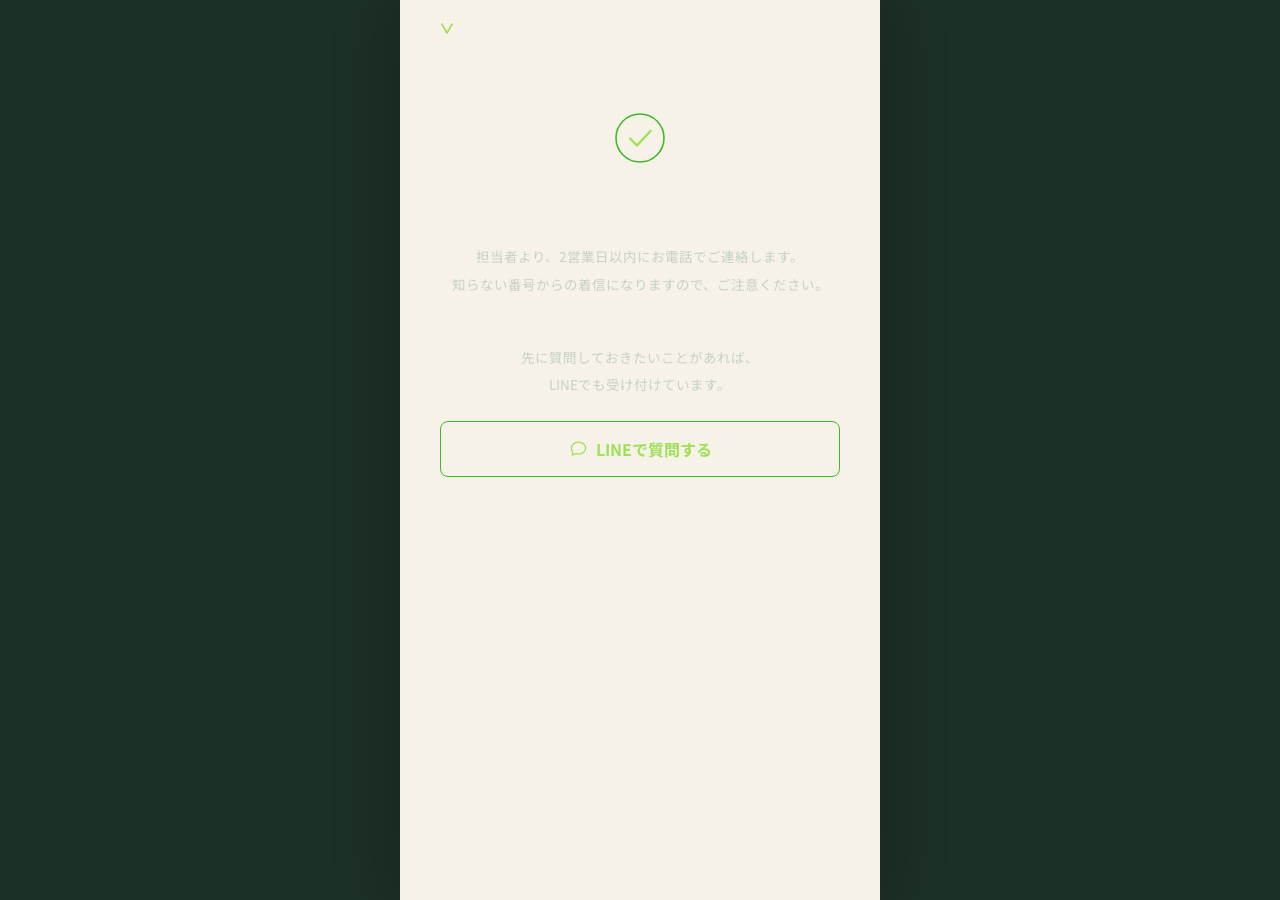
==== thanks/index.html @ 8904ad71 "Add files via upload" ====
<!doctype html>
<html lang="ja">
<head>
<meta charset="utf-8">
<meta name="viewport" content="width=device-width, initial-scale=1">
<title>応募ありがとうございます｜NEXUS パーソナルトレーナー採用</title>
<meta name="description" content="ご応募ありがとうございます。担当者より2営業日以内にご連絡します。">
<meta name="robots" content="noindex, nofollow">

<link rel="preconnect" href="https://fonts.googleapis.com">
<link rel="preconnect" href="https://fonts.gstatic.com" crossorigin>
<link rel="stylesheet" href="https://fonts.googleapis.com/css2?family=Archivo:wght@600;700&family=Noto+Sans+JP:wght@400;500;700&family=Noto+Serif+JP:wght@600&display=swap">
<link rel="stylesheet" href="/styles.css">

<!-- Google Tag Manager -->
<script>(function(w,d,s,l,i){w[l]=w[l]||[];w[l].push({'gtm.start':
new Date().getTime(),event:'gtm.js'});var f=d.getElementsByTagName(s)[0],
j=d.createElement(s),dl=l!='dataLayer'?'&l='+l:'';j.async=true;j.src=
'https://www.googletagmanager.com/gtm.js?id='+i+dl;f.parentNode.insertBefore(j,f);
})(window,document,'script','dataLayer','GTM-TMS968DN');</script>
<!-- End Google Tag Manager -->

<script>
  /* コンバージョン。GTMで「trainer_application_complete」を
     カスタムイベントトリガーにして Meta Pixel の Lead を発火させること。 */
  window.dataLayer = window.dataLayer || [];
  window.dataLayer.push({ event: 'trainer_application_complete' });
</script>
</head>
<body style="padding-bottom:0">
<noscript><iframe src="https://www.googletagmanager.com/ns.html?id=GTM-TMS968DN"
height="0" width="0" style="display:none;visibility:hidden"></iframe></noscript>

<svg width="0" height="0" style="position:absolute" aria-hidden="true" focusable="false">
  <symbol id="i-chat" viewBox="0 0 24 24" fill="none"><path d="M21 11.5c0 4.14-4.03 7.5-9 7.5-1.02 0-2-.14-2.9-.4L4 20.5l1.2-3.3C3.83 15.72 3 13.7 3 11.5 3 7.36 7.03 4 12 4s9 3.36 9 7.5Z" stroke="currentColor" stroke-width="1.6" stroke-linejoin="round"/></symbol>
  <symbol id="i-logo" viewBox="0 0 14 14" fill="none"><path d="M1.5 2.5 7 12l5.5-9.5" stroke="currentColor" stroke-width="1.6" stroke-linejoin="round"/></symbol>
</svg>

<div class="page s-dark" style="min-height:100vh">
  <div class="wrap">
    <div class="hdr">
      <a class="logo" href="/"><svg width="14" height="14" style="color:var(--accent-2)"><use href="#i-logo"/></svg>NEXUS</a>
    </div>

    <div class="thanks">
      <svg width="52" height="52" viewBox="0 0 52 52" fill="none" aria-hidden="true">
        <circle cx="26" cy="26" r="24" stroke="#3DBB2A" stroke-width="1.6"/>
        <path d="M16 26.5 23 33.5 36.5 19" stroke="#9FE05A" stroke-width="2.4" stroke-linecap="round" stroke-linejoin="round"/>
      </svg>

      <h1>応募ありがとうございます。</h1>

      <p>担当者より、2営業日以内にお電話でご連絡します。<br>知らない番号からの着信になりますので、ご注意ください。</p>

      <hr>

      <p>先に質問しておきたいことがあれば、<br>LINEでも受け付けています。</p>

      <!-- TODO: href をLINE公式アカウントの友だち追加URLに差し替え -->
      <a class="btn btn-ghost" href="#"><svg width="19" height="19"><use href="#i-chat"/></svg>LINEで質問する</a>
    </div>
  </div>
</div>
</body>
</html>
---- styles.css ----
/* ============================================================
   NEXUS パーソナルトレーナー採用LP
   カラー値は既存サイト（n-group-inc.com）のCSS変数からの実測値
   ============================================================ */

:root {
  /* ダーク面 */
  --ink: #14231A;
  --ink-2: #1D3025;
  --ink-3: #1B2C21;
  --on-dark: #F6F2E7;
  --muted-dark: #A6B3A0;
  --soft-dark: #8A9785;
  --hair-dark: rgba(246, 242, 231, 0.12);
  --hair-dark-2: rgba(246, 242, 231, 0.22);

  /* ライト面 */
  --paper: #F6F2E7;
  --paper-2: #EDE7D6;
  --card: #FFFDF7;
  --line: #C4BBA1;
  --line-soft: #E0D9C6;
  --muted: #6A6350;
  --body: #3F4A40;

  /* アクセント */
  --accent: #3DBB2A;         /* ダーク面のCTA */
  --accent-hover: #4FD139;
  --accent-2: #9FE05A;       /* ダーク面の強調文字 */
  --accent-deep: #127D24;    /* ライト面のCTA・強調文字 */
  --accent-deep-hover: #16912A;
  --accent-pressed: #0D5E1B;

  --error: #B85434;
  --error-dark: #E2795A;

  --maxw: 430px;
  --pad: 20px;
  --bar-h: 68px;

  --f-jp: "Noto Sans JP", "Hiragino Kaku Gothic ProN", "Yu Gothic", sans-serif;
  --f-serif: "Noto Serif JP", "Hiragino Mincho ProN", "Yu Mincho", serif;
  --f-num: Archivo, "Helvetica Neue", Arial, sans-serif;
}

* { box-sizing: border-box; }

html { -webkit-text-size-adjust: 100%; }

body {
  margin: 0;
  font-family: var(--f-jp);
  font-size: 15px;
  line-height: 1.9;
  color: var(--ink);
  background: var(--paper);
  -webkit-font-smoothing: antialiased;
  overflow-x: hidden;
  /* 追従CTAバーの分だけ余白を確保 */
  padding-bottom: calc(var(--bar-h) + env(safe-area-inset-bottom, 0px));
}

img { max-width: 100%; height: auto; display: block; }

a { color: var(--accent-deep); }
a:hover { color: var(--ink); }

:focus-visible {
  outline: 3px solid var(--accent-2);
  outline-offset: 2px;
}

.wrap {
  max-width: var(--maxw);
  margin-inline: auto;
  padding-inline: var(--pad);
}

.sr-only {
  position: absolute; width: 1px; height: 1px;
  padding: 0; margin: -1px; overflow: hidden;
  clip: rect(0 0 0 0); white-space: nowrap; border: 0;
}

/* ---------- 面 ---------- */
.s-dark { background: var(--ink); color: var(--on-dark); }
.s-light { background: var(--paper); color: var(--ink); }
.s-light-2 { background: var(--paper-2); color: var(--ink); }
section { padding-block: 44px 46px; }

/* ---------- 見出しユニット ---------- */
.eyebrow {
  font-family: var(--f-num);
  font-weight: 600;
  font-size: 11px;
  letter-spacing: 0.18em;
  color: var(--accent-deep);
  display: block;
  margin-bottom: 6px;
}
.s-dark .eyebrow { color: var(--accent-2); }

h2 {
  font-family: var(--f-serif);
  font-weight: 600;
  font-size: 21px;
  line-height: 1.55;
  margin: 0;
  text-wrap: balance;
  word-break: auto-phrase;
  line-break: strict;
}
.lede {
  word-break: auto-phrase;
  margin: 8px 0 0;
  font-size: 13px;
  line-height: 1.9;
  color: var(--muted);
}
.s-dark .lede { color: var(--muted-dark); }
.sec-head { margin-bottom: 22px; }

/* ---------- ボタン ---------- */
.btn {
  display: flex;
  align-items: center;
  justify-content: center;
  gap: 8px;
  min-height: 56px;
  padding: 8px 18px;
  border-radius: 8px;
  border: 1px solid transparent;
  font-family: var(--f-jp);
  font-size: 16px;
  font-weight: 700;
  text-decoration: none;
  cursor: pointer;
  transition: background-color .15s, border-color .15s, color .15s;
}
.btn svg { flex: none; }

.btn-primary { background: var(--accent); color: var(--on-dark); }
.btn-primary:hover { background: var(--accent-hover); color: var(--on-dark); }
.btn-primary:active { background: var(--accent-deep); }

.btn-primary-light { background: var(--accent-deep); color: var(--paper); }
.btn-primary-light:hover { background: var(--accent-deep-hover); color: var(--paper); }
.btn-primary-light:active { background: var(--accent-pressed); }

.btn-ghost { border-color: var(--accent); color: var(--accent-2); background: transparent; }
.btn-ghost:hover { border-color: var(--accent-2); color: var(--accent-2); }

.btn-ghost-light { border-color: var(--accent-deep); color: var(--accent-deep); background: transparent; }
.btn-ghost-light:hover { background: rgba(18, 125, 36, .06); color: var(--accent-deep); }

/* ---------- ヘッダー ---------- */
.hdr {
  height: 56px;
  display: flex;
  align-items: center;
  justify-content: space-between;
  border-bottom: 1px solid var(--hair-dark);
}
.logo {
  display: flex; align-items: center; gap: 7px;
  font-family: var(--f-num); font-weight: 700; font-size: 15px;
  letter-spacing: 0.20em; color: var(--on-dark); text-decoration: none;
}
.hdr .btn {
  min-height: 44px; padding: 0 16px; font-size: 13px; border-radius: 6px;
}

/* ---------- ファーストビュー ---------- */
.hero { background: var(--ink); color: var(--on-dark); }
.hero-photo {
  height: 208px;
  background: var(--ink-2);
  border-bottom: 1px solid var(--hair-dark);
  display: grid;
  place-items: center;
  overflow: hidden;
}
.hero-photo img { width: 100%; height: 100%; object-fit: cover; }
.photo-slot {
  border: 1px dashed rgba(246, 242, 231, .28);
  border-radius: 4px;
  padding: 14px 18px;
  display: grid;
  justify-items: center;
  gap: 6px;
  font-size: 11px;
  color: rgba(246, 242, 231, .62);
  text-align: center;
}
.hero-body { padding-block: 22px 26px; display: grid; gap: 16px; }

.badges { display: flex; flex-wrap: wrap; gap: 6px; margin: 0; padding: 0; list-style: none; }
.badges li {
  font-size: 11px; font-weight: 500; padding: 5px 10px;
  border: 1px solid var(--hair-dark-2); border-radius: 100px;
}

h1 {
  font-family: var(--f-serif);
  font-weight: 600;
  font-size: 21px;
  line-height: 1.6;
  margin: 0;
  word-break: auto-phrase;
  line-break: strict;
}
h1 .num { font-family: var(--f-num); font-weight: 700; color: var(--accent-2); }

.hero-sub { margin: 0; font-size: 13px; line-height: 1.95; color: var(--muted-dark); }
.hero-cta { display: grid; gap: 10px; }
.cta-note { margin: 0; text-align: center; font-size: 11px; color: var(--soft-dark); }

.award {
  display: flex; align-items: center; gap: 10px;
  padding-top: 14px; border-top: 1px solid var(--hair-dark);
  font-size: 11px; line-height: 1.6; color: var(--muted-dark);
}

/* ---------- 定義リスト（募集の要点） ---------- */
.facts { margin: 0; border-top: 1px solid var(--line); }
.fact {
  display: grid;
  grid-template-columns: 84px 1fr;
  gap: 14px;
  padding-block: 15px;
  border-bottom: 1px solid var(--line);
  align-items: start;
}
.fact dt { font-size: 12px; font-weight: 500; color: var(--muted); line-height: 1.7; }
.fact dd { word-break: auto-phrase; margin: 0; font-size: 15px; font-weight: 700; line-height: 1.7; }
.fact dd .n { font-family: var(--f-num); font-size: 17px; }
.fact .sub { display: block; font-size: 12px; font-weight: 400; line-height: 1.75; color: var(--muted); margin-top: 4px; }
.fact .hl { color: var(--accent-deep); }

/* ---------- 給与ステップ ---------- */
.steps { display: grid; gap: 18px; margin-bottom: 24px; }
.step { display: grid; gap: 8px; }
.step-top { display: flex; align-items: baseline; justify-content: space-between; gap: 10px; }
.step-no { font-family: var(--f-num); font-weight: 600; font-size: 11px; letter-spacing: .14em; color: var(--soft-dark); }
.step-when { font-size: 11px; color: var(--soft-dark); text-align: right; }
.step.is-top .step-no, .step.is-top .step-when { color: var(--accent-2); }
.meter { height: 6px; background: rgba(246,242,231,.10); border-radius: 3px; overflow: hidden; }
.meter i { display: block; height: 100%; background: var(--accent); border-radius: 3px; }
.step.is-top .meter i { background: var(--accent-2); }
.amount { display: flex; align-items: baseline; flex-wrap: wrap; gap: 4px; }
.amount .n { font-family: var(--f-num); font-weight: 700; font-size: 27px; line-height: 1.2; }
.amount .unit { font-size: 13px; font-weight: 700; }
.amount .lbl { font-size: 12px; color: var(--muted-dark); }
.step.is-top .amount .n, .step.is-top .amount .unit { color: var(--accent-2); }
.step p { margin: 0; font-size: 12px; line-height: 1.8; color: var(--muted-dark); }

.panel-outline {
  border: 1px solid var(--accent);
  border-radius: 8px;
  background: var(--ink-2);
  padding: 18px 18px 20px;
  display: grid;
  gap: 10px;
}
.panel-outline h3 { margin: 0; font-size: 12px; font-weight: 700; color: var(--accent-2); }
.panel-outline p { margin: 0; font-size: 12px; line-height: 1.85; color: var(--muted-dark); }
.note-dark { margin: 16px 0 0; font-size: 11px; line-height: 1.8; color: var(--soft-dark); }

/* ---------- 先輩カード ---------- */
.members { display: grid; gap: 14px; }
.member {
  border: 1px solid var(--line);
  background: var(--card);
  padding: 18px;
  display: grid;
  gap: 14px;
}
.member-top { display: grid; grid-template-columns: 76px 1fr; gap: 14px; align-items: center; }
.member-id { display: grid; gap: 7px; }
.member-name { font-size: 18px; font-weight: 700; line-height: 1.4; }
.member-name span { font-size: 12px; font-weight: 500; color: var(--muted); }
.chip {
  font-size: 11px; font-weight: 500; padding: 4px 9px;
  border: 1px solid var(--line); border-radius: 100px;
  color: var(--muted); background: var(--paper);
  justify-self: start;
}
.member-stats {
  display: grid; grid-template-columns: 1fr 1fr; gap: 12px;
  padding-block: 14px;
  border-top: 1px solid var(--line-soft);
  border-bottom: 1px solid var(--line-soft);
}
.stat { display: grid; gap: 3px; }
.stat dt { font-size: 11px; font-weight: 500; color: var(--muted); }
.stat dd { margin: 0; font-family: var(--f-num); font-weight: 700; line-height: 1.15; font-size: 20px; }
.stat dd .u { font-family: var(--f-jp); font-size: 13px; }
.stat.is-pay dd { font-size: 28px; color: var(--accent-deep); }
.stat.is-pay dd .u { font-size: 14px; font-weight: 700; }
.member-cmt { margin: 0; font-size: 13px; line-height: 1.95; color: var(--body); }
.disclaimer { margin: 18px 0 22px; font-size: 11px; line-height: 1.8; color: var(--muted); }

/* ---------- 大きな数字（研修） ---------- */
.reasons { display: grid; gap: 14px; }
.reason { border-top: 2px solid var(--ink); padding-block: 18px 20px; display: grid; gap: 8px; }
.reason.is-hl { border-top-color: var(--accent-deep); }
.reason .fig { display: flex; align-items: baseline; gap: 6px; }
.reason .fig b { font-family: var(--f-num); font-weight: 700; font-size: 44px; line-height: 1; letter-spacing: -.02em; }
.reason .fig span { font-size: 16px; font-weight: 700; }
.reason.is-hl .fig b, .reason.is-hl .fig span { color: var(--accent-deep); }
.reason h3 { margin: 0; font-size: 15px; font-weight: 700; }
.reason p { margin: 0; font-size: 13px; line-height: 1.95; color: var(--body); }

/* ---------- タイムライン ---------- */
.timeline { display: grid; gap: 20px; margin-bottom: 24px; }
.tl-row { display: grid; grid-template-columns: 54px 1fr; gap: 14px; align-items: start; }
.tl-time { font-family: var(--f-num); font-weight: 600; font-size: 14px; color: var(--accent-2); padding-top: 1px; }
.tl-body { padding-left: 16px; border-left: 2px solid var(--hair-dark-2); display: grid; gap: 3px; }
.tl-row:first-child .tl-body, .tl-row:last-child .tl-body { border-left-color: var(--accent); }
.tl-body b { font-size: 14px; font-weight: 700; }
.tl-body span { font-size: 12px; line-height: 1.8; color: var(--muted-dark); }

.shift { display: grid; gap: 12px; }
.shift-card { background: var(--ink-2); border-radius: 8px; padding: 16px 16px 18px; display: grid; gap: 8px; }
.shift-card.is-hl { border: 1px solid var(--accent); }
.shift-card h3 { margin: 0; font-size: 13px; font-weight: 700; display: flex; align-items: baseline; gap: 8px; }
.shift-card h3 i { font-family: var(--f-num); font-style: normal; font-weight: 700; color: var(--accent-2); }
.shift-card p { margin: 0; font-size: 12px; line-height: 1.9; color: var(--muted-dark); }

/* ---------- 待遇 ---------- */
.perks-hl { display: grid; gap: 10px; margin-bottom: 24px; }
.perk {
  border: 1px solid var(--accent-deep); border-radius: 8px; background: var(--card);
  padding: 16px 16px 18px; display: grid; gap: 6px;
}
.perk b { font-size: 16px; color: var(--accent-deep); }
.perk span { font-size: 12.5px; line-height: 1.85; color: var(--body); }

.perk-list {
  margin: 0 0 24px; padding: 20px 0 0; list-style: none;
  border-top: 1px solid var(--line);
  display: grid; grid-template-columns: repeat(2, minmax(0, 1fr)); gap: 12px 14px;
}
.perk-list li {
  display: grid; grid-template-columns: 15px 1fr; gap: 8px; align-items: start;
  font-size: 12.5px; line-height: 1.7; color: var(--body);
}

/* ---------- キャリア ---------- */
.path { display: grid; margin-block: 4px 26px; }
.path-step { display: flex; align-items: center; gap: 14px; padding-block: 4px; font-size: 16px; font-weight: 700; }
.path-dot { width: 10px; height: 10px; border-radius: 50%; background: var(--accent); flex: none; }
.path-step:first-child .path-dot { background: var(--accent-2); }
.path-step.is-last { color: var(--accent-2); }
.path-step.is-last .path-dot { background: transparent; border: 2px solid var(--accent-2); }
.path-link { width: 1px; height: 26px; background: var(--hair-dark-2); margin-left: 4.5px; }
.career-body { margin: 0 0 26px; font-size: 13.5px; line-height: 2; color: #C7D2C2; }
.media-note { background: var(--ink-2); border-radius: 8px; padding: 16px 16px 18px; display: grid; gap: 7px; }
.media-note b { font-family: var(--f-num); font-size: 10px; letter-spacing: .16em; color: var(--soft-dark); font-weight: 600; }
.media-note p { margin: 0; font-size: 12.5px; line-height: 1.9; color: var(--muted-dark); }

/* ---------- 勤務地 ---------- */
.tabs {
  display: flex; gap: 7px; margin-bottom: 18px;
  overflow-x: auto; scrollbar-width: none;
  -webkit-overflow-scrolling: touch;
  padding-bottom: 2px;
}
.tabs::-webkit-scrollbar { display: none; }
.tab {
  flex: none; min-height: 44px; padding: 0 14px; border-radius: 100px;
  display: flex; align-items: center; gap: 5px;
  font-family: var(--f-jp); font-size: 13px; font-weight: 700;
  white-space: nowrap; cursor: pointer;
  background: transparent; border: 1px solid var(--line); color: var(--muted);
}
.tab .c { font-family: var(--f-num); font-weight: 600; font-size: 11px; opacity: .75; }
.tab[aria-selected="true"] { background: var(--ink); border-color: var(--ink); color: var(--paper); }

.stores { margin: 0; padding: 0; list-style: none; display: grid; grid-template-columns: repeat(2, minmax(0, 1fr)); gap: 0 16px; }
.area-panel > .stores { border-top: 1px solid var(--line); }
.stores li {
  display: grid; grid-template-columns: 13px 1fr; gap: 7px; align-items: center;
  padding-block: 9px; border-bottom: 1px solid var(--line-soft);
  font-size: 13px; line-height: 1.5;
}
.more { margin-top: 16px; }
.more > summary {
  list-style: none; cursor: pointer;
  min-height: 48px; padding: 0 16px;
  border: 1px solid var(--accent-deep); border-radius: 8px;
  display: flex; align-items: center; justify-content: center; gap: 8px;
  font-size: 14px; font-weight: 700; color: var(--accent-deep);
}
.more > summary::-webkit-details-marker { display: none; }
.more > summary .chev { transition: transform .18s; }
.more[open] > summary .chev { transform: rotate(180deg); }
.more[open] > summary { margin-bottom: 4px; }
.note-light { margin: 18px 0 0; font-size: 12px; line-height: 1.9; color: var(--muted); }

/* ---------- 選考フロー ---------- */
.flow { border-top: 1px solid var(--line); margin-bottom: 22px; }
.flow-step {
  display: grid; grid-template-columns: 34px 1fr auto; gap: 12px;
  padding-block: 16px; border-bottom: 1px solid var(--line); align-items: start;
}
.flow-no { font-family: var(--f-num); font-weight: 700; font-size: 20px; line-height: 1.2; color: var(--accent-deep); }
.flow-body { display: grid; gap: 4px; }
.flow-body b { font-size: 15px; font-weight: 700; }
.flow-body span { font-size: 12.5px; line-height: 1.8; color: var(--body); }
.flow-days { font-family: var(--f-num); font-weight: 600; font-size: 11px; color: var(--muted); white-space: nowrap; padding-top: 4px; }
.flow-step.is-last .flow-days { color: var(--accent-deep); }
.chips { display: flex; flex-wrap: wrap; gap: 8px; margin: 0; padding: 0; list-style: none; }
.chips li {
  font-size: 11.5px; font-weight: 500; padding: 6px 11px;
  border: 1px solid var(--accent-deep); border-radius: 100px; color: var(--accent-deep);
}

/* ---------- FAQ ---------- */
.faq { border-top: 1px solid var(--line); }
.faq > details { border-bottom: 1px solid var(--line); }
.faq > details[open] { background: var(--paper-2); }
.faq summary {
  list-style: none; cursor: pointer;
  display: grid; grid-template-columns: 18px 1fr 18px; gap: 10px; align-items: center;
  min-height: 56px; padding: 12px;
}
.faq summary::-webkit-details-marker { display: none; }
.faq summary .q { font-family: var(--f-num); font-weight: 700; font-size: 14px; color: var(--accent-deep); }
.faq summary .t { font-size: 13.5px; font-weight: 700; line-height: 1.65; }
.faq summary .chev { transition: transform .18s; }
.faq details[open] summary .chev { transform: rotate(180deg); }
.faq details[open] summary .chev path { stroke: var(--accent-deep); }
.faq .a { display: grid; grid-template-columns: 18px 1fr; gap: 10px; padding: 0 14px 18px 12px; }
.faq .a b { font-family: var(--f-num); font-weight: 700; font-size: 14px; color: var(--muted); }
.faq .a p { margin: 0; font-size: 13px; line-height: 2; color: var(--body); }

/* ---------- 応募（クリーム面） ---------- */
.line-block {
  border: 1px solid var(--accent-deep); border-radius: 8px; background: var(--card);
  padding: 20px 18px; display: grid; gap: 12px; margin-bottom: 24px;
}
.line-block b { font-size: 16px; font-weight: 700; }
.line-block p { margin: 0; font-size: 12.5px; line-height: 1.9; color: var(--body); }

.or { display: flex; align-items: center; gap: 12px; margin-bottom: 24px; }
.or::before, .or::after { content: ""; flex: 1; height: 1px; background: var(--line); }
.or span { font-size: 11px; color: var(--muted); }

.form-slot {
  background: var(--card);
  border: 1px solid var(--line);
  border-radius: 8px;
  padding: 8px;
  min-height: 520px;
}
.form-slot iframe { width: 100%; border: 0; display: block; }
.form-placeholder {
  min-height: 504px; display: grid; place-content: center; justify-items: center; gap: 10px;
  border: 1px dashed var(--line); border-radius: 4px; text-align: center;
  color: var(--muted); font-size: 13px; line-height: 1.9; padding: 24px;
}
.consent { margin: 16px 0 0; font-size: 11.5px; line-height: 1.9; color: var(--muted); }

/* ---------- フッター ---------- */
.ftr { background: var(--ink); color: var(--on-dark); padding-block: 40px 28px; }
.ftr-inner { display: grid; gap: 22px; }
.ftr address { font-style: normal; display: grid; gap: 6px; }
.ftr address b { font-size: 13px; }
.ftr address span { font-size: 12px; line-height: 1.85; color: var(--muted-dark); }
.ftr-links { display: grid; gap: 2px; padding-top: 20px; border-top: 1px solid var(--hair-dark); }
.ftr-links a {
  font-size: 12.5px; color: var(--muted-dark); text-decoration: none;
  display: flex; align-items: center; gap: 6px;
  min-height: 44px;
}
.ftr-links a:hover { color: var(--accent-2); }
.copyright {
  margin: 0; padding-top: 16px; border-top: 1px solid var(--hair-dark);
  font-family: var(--f-num); font-size: 10.5px; letter-spacing: .06em; color: var(--soft-dark);
}

/* ---------- 追従CTAバー ---------- */
.bar {
  position: fixed; inset: auto 0 0 0; z-index: 50;
  background: var(--ink-3);
  border-top: 1px solid rgba(246, 242, 231, .16);
  padding: 8px var(--pad) calc(8px + env(safe-area-inset-bottom, 0px));
  transition: transform .22s ease, opacity .22s ease;
}
.bar-inner { max-width: var(--maxw); margin-inline: auto; display: flex; gap: 10px; }
.bar .btn { flex: 6 1 0; min-height: 52px; font-size: 15px; padding-inline: 8px; }
.bar .btn.is-sub { flex: 4 1 0; }
.bar.is-off { transform: translateY(110%); opacity: 0; pointer-events: none; }

@media (prefers-reduced-motion: reduce) {
  .bar { transition: none; }
  .more > summary .chev, .faq summary .chev { transition: none; }
}

/* ---------- サンクスページ ---------- */
.thanks { min-height: 70vh; display: grid; align-content: start; gap: 22px; padding-block: 56px 48px; text-align: center; justify-items: center; }
.thanks h1 { font-size: 22px; }
.thanks p { margin: 0; font-size: 13.5px; line-height: 2.05; color: #C7D2C2; }
.thanks hr { width: 100%; height: 1px; background: var(--hair-dark); border: 0; margin: 0; }
.thanks .btn { width: 100%; }

/* ---------- 広い画面 ---------- */
@media (min-width: 700px) {
  body { background: var(--ink-2); }
  .page { max-width: 480px; margin-inline: auto; background: var(--paper); box-shadow: 0 0 60px rgba(0,0,0,.25); }
  :root { --maxw: 440px; }
  .bar-inner { max-width: 440px; }
}
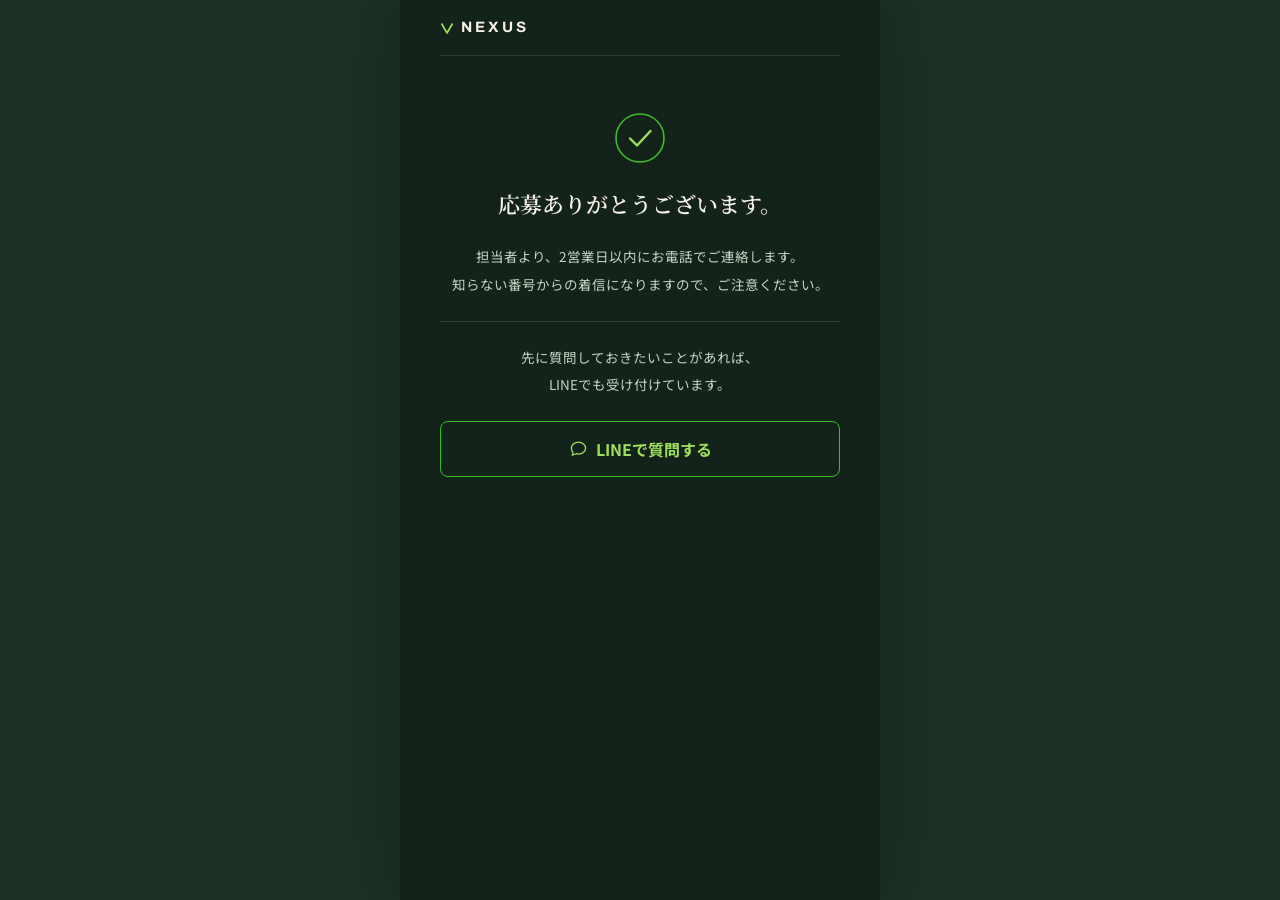
==== commit 0854f98d: "Add files via upload" ====
--- a/thanks/index.html
+++ b/thanks/index.html
@@ -56,8 +56,7 @@
 
       <p>先に質問しておきたいことがあれば、<br>LINEでも受け付けています。</p>
 
-      <!-- TODO: href をLINE公式アカウントの友だち追加URLに差し替え -->
-      <a class="btn btn-ghost" href="#"><svg width="19" height="19"><use href="#i-chat"/></svg>LINEで質問する</a>
+      <a class="btn btn-ghost" href="https://lin.ee/tHo9VZW" target="_blank" rel="noopener"><svg width="19" height="19"><use href="#i-chat"/></svg>LINEで質問する</a>
     </div>
   </div>
 </div>
--- a/styles.css
+++ b/styles.css
@@ -86,7 +86,7 @@
 .s-dark { background: var(--ink); color: var(--on-dark); }
 .s-light { background: var(--paper); color: var(--ink); }
 .s-light-2 { background: var(--paper-2); color: var(--ink); }
-section { padding-block: 44px 46px; }
+section { padding-block: 58px 62px; }
 
 /* ---------- 見出しユニット ---------- */
 .eyebrow {
@@ -118,7 +118,7 @@
   color: var(--muted);
 }
 .s-dark .lede { color: var(--muted-dark); }
-.sec-head { margin-bottom: 22px; }
+.sec-head { margin-bottom: 30px; }
 
 /* ---------- ボタン ---------- */
 .btn {
@@ -227,7 +227,7 @@
   display: grid;
   grid-template-columns: 84px 1fr;
   gap: 14px;
-  padding-block: 15px;
+  padding-block: 19px;
   border-bottom: 1px solid var(--line);
   align-items: start;
 }
@@ -238,7 +238,7 @@
 .fact .hl { color: var(--accent-deep); }
 
 /* ---------- 給与ステップ ---------- */
-.steps { display: grid; gap: 18px; margin-bottom: 24px; }
+.steps { display: grid; gap: 26px; margin-bottom: 30px; }
 .step { display: grid; gap: 8px; }
 .step-top { display: flex; align-items: baseline; justify-content: space-between; gap: 10px; }
 .step-no { font-family: var(--f-num); font-weight: 600; font-size: 11px; letter-spacing: .14em; color: var(--soft-dark); }
@@ -267,7 +267,7 @@
 .note-dark { margin: 16px 0 0; font-size: 11px; line-height: 1.8; color: var(--soft-dark); }
 
 /* ---------- 先輩カード ---------- */
-.members { display: grid; gap: 14px; }
+.members { display: grid; gap: 18px; }
 .member {
   border: 1px solid var(--line);
   background: var(--card);
@@ -301,7 +301,7 @@
 .disclaimer { margin: 18px 0 22px; font-size: 11px; line-height: 1.8; color: var(--muted); }
 
 /* ---------- 大きな数字（研修） ---------- */
-.reasons { display: grid; gap: 14px; }
+.reasons { display: grid; gap: 20px; }
 .reason { border-top: 2px solid var(--ink); padding-block: 18px 20px; display: grid; gap: 8px; }
 .reason.is-hl { border-top-color: var(--accent-deep); }
 .reason .fig { display: flex; align-items: baseline; gap: 6px; }
@@ -339,7 +339,7 @@
 .perk-list {
   margin: 0 0 24px; padding: 20px 0 0; list-style: none;
   border-top: 1px solid var(--line);
-  display: grid; grid-template-columns: repeat(2, minmax(0, 1fr)); gap: 12px 14px;
+  display: grid; grid-template-columns: repeat(2, minmax(0, 1fr)); gap: 16px 14px;
 }
 .perk-list li {
   display: grid; grid-template-columns: 15px 1fr; gap: 8px; align-items: start;
@@ -381,7 +381,7 @@
 .area-panel > .stores { border-top: 1px solid var(--line); }
 .stores li {
   display: grid; grid-template-columns: 13px 1fr; gap: 7px; align-items: center;
-  padding-block: 9px; border-bottom: 1px solid var(--line-soft);
+  padding-block: 12px; border-bottom: 1px solid var(--line-soft);
   font-size: 13px; line-height: 1.5;
 }
 .more { margin-top: 16px; }
@@ -402,7 +402,7 @@
 .flow { border-top: 1px solid var(--line); margin-bottom: 22px; }
 .flow-step {
   display: grid; grid-template-columns: 34px 1fr auto; gap: 12px;
-  padding-block: 16px; border-bottom: 1px solid var(--line); align-items: start;
+  padding-block: 20px; border-bottom: 1px solid var(--line); align-items: start;
 }
 .flow-no { font-family: var(--f-num); font-weight: 700; font-size: 20px; line-height: 1.2; color: var(--accent-deep); }
 .flow-body { display: grid; gap: 4px; }
@@ -423,7 +423,7 @@
 .faq summary {
   list-style: none; cursor: pointer;
   display: grid; grid-template-columns: 18px 1fr 18px; gap: 10px; align-items: center;
-  min-height: 56px; padding: 12px;
+  min-height: 60px; padding: 16px 12px;
 }
 .faq summary::-webkit-details-marker { display: none; }
 .faq summary .q { font-family: var(--f-num); font-weight: 700; font-size: 14px; color: var(--accent-deep); }
@@ -455,10 +455,9 @@
   min-height: 520px;
 }
 .form-slot iframe { width: 100%; border: 0; display: block; }
-.form-placeholder {
-  min-height: 504px; display: grid; place-content: center; justify-items: center; gap: 10px;
-  border: 1px dashed var(--line); border-radius: 4px; text-align: center;
-  color: var(--muted); font-size: 13px; line-height: 1.9; padding: 24px;
+.form-fallback {
+  margin: 0; padding: 32px 20px; text-align: center;
+  font-size: 13px; line-height: 1.95; color: var(--muted);
 }
 .consent { margin: 16px 0 0; font-size: 11.5px; line-height: 1.9; color: var(--muted); }
 
@@ -509,6 +508,53 @@
 @media (min-width: 700px) {
   body { background: var(--ink-2); }
   .page { max-width: 480px; margin-inline: auto; background: var(--paper); box-shadow: 0 0 60px rgba(0,0,0,.25); }
+  /* ダーク面のページ（/thanks/）が上の .page に背景を奪われないように */
+  .page.s-dark { background: var(--ink); }
   :root { --maxw: 440px; }
   .bar-inner { max-width: 440px; }
 }
+
+
+/* ---------- 引用バンド（息継ぎ用） ---------- */
+.quote-band { padding-block: 76px 80px; }
+.quote-band .wrap { display: grid; gap: 20px; }
+.quote-rule { width: 40px; height: 2px; background: var(--accent-2); }
+.quote {
+  margin: 0;
+  font-family: var(--f-serif);
+  font-weight: 600;
+  font-size: 22px;
+  line-height: 2.05;
+  letter-spacing: .01em;
+  color: var(--on-dark);
+  word-break: auto-phrase;
+}
+.quote-sub { margin: 0; font-size: 13px; line-height: 1.9; color: var(--muted-dark); }
+
+/* ---------- 写真バンド ----------
+   実写真が用意できたら、index.html の該当コメントを
+   このマークアップに差し替えるだけで入ります。 */
+
+
+/* ---------- 写真スクリム ----------
+   ストック写真の上に重ねる暗幕。目的は2つ。
+   ①ブランドのダークグリーンに色調を寄せる
+   ②人物を「風景の一部」として見せ、自社スタッフの紹介と誤読させない
+   実写真（NEXUS提供）に差し替えたら .is-light を足して薄くする。 */
+.scrim { position: relative; overflow: hidden; background: var(--ink); isolation: isolate; }
+.scrim > img {
+  width: 100%; height: 100%; object-fit: cover; display: block;
+  filter: grayscale(.38) contrast(1.06) brightness(.66);
+}
+.scrim::after {
+  content: ""; position: absolute; inset: 0; pointer-events: none;
+  background: rgba(20, 35, 26, .52);
+  mix-blend-mode: multiply;
+}
+.scrim.is-light > img { filter: grayscale(.1) contrast(1.02) brightness(.92); }
+.scrim.is-light::after { background: rgba(20, 35, 26, .18); }
+
+/* 写真バンドは全幅。キャプションは付けない
+   （ストック写真に自社施設の説明を付けると事実と異なるため） */
+.band { margin: 0; }
+.band.scrim > img { height: 260px; }
